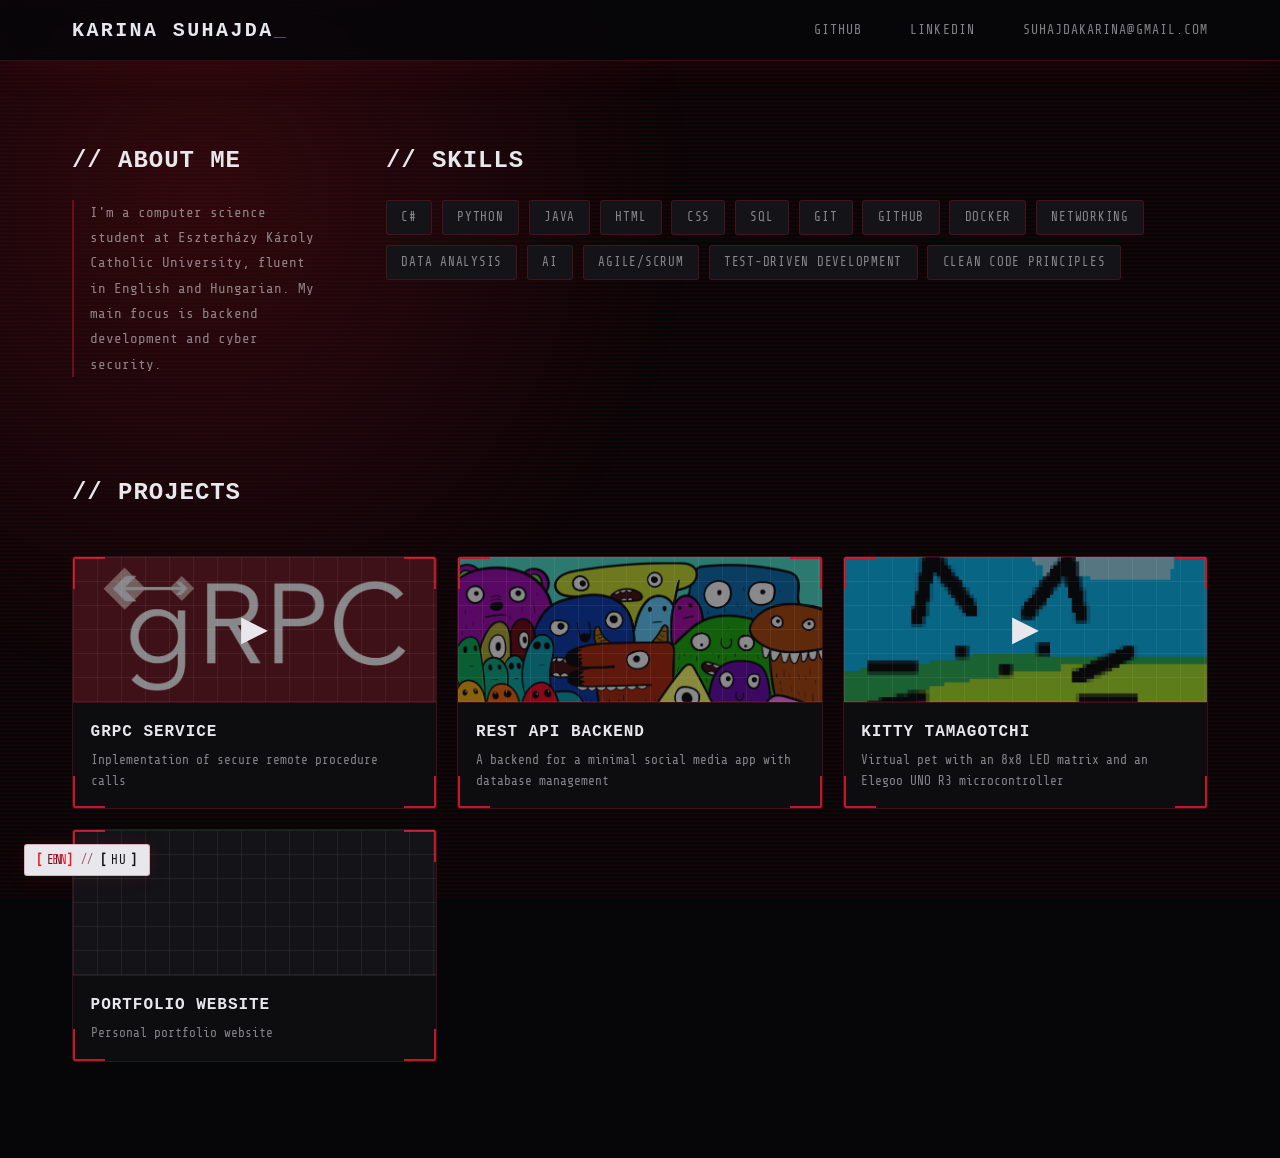
==== index.html @ bd856c54 "added new projects" ====
<!DOCTYPE html>
<html lang="en">
<head>
    <meta charset="UTF-8" />
    <meta name="viewport" content="width=device-width, initial-scale=1.0" />
    <title data-en="Karina Suhajda" data-hu="Suhajda Karina"></title>
    <link rel="stylesheet" href="styles.css" />
</head>
<body>
    <header>
        <nav class="navbar">
            <div class="logo" data-en="Karina Suhajda" data-hu="Suhajda Karina"></div>
            <ul class="contacts_list">
                <li><a href="https://github.com/SlyFoxAhri" target="_blank">Github</a></li>
                <li><a href="https://hu.linkedin.com/in/karina-suhajda-182501295" target="_blank">LinkedIn</a></li>
                <li><a href="mailto:suhajdakarina@gmail.com">suhajdakarina@gmail.com</a></li>
            </ul>
            <div class="burger" id="burger">
                <span></span><span></span><span></span>
            </div>
        </nav>
    </header>


<div class="lang-hybrid" id="lang-selector">
    <button class="hybrid-btn active" data-lang="en">
        <span class="br">[</span><span class="val">EN</span><span class="br">]</span>
        <span class="glitch-layer">EN</span>
    </button>
    <span class="hybrid-sep">//</span>
    <button class="hybrid-btn" data-lang="hu">
        <span class="br">[</span><span class="val">HU</span><span class="br">]</span>
            <span class="glitch-layer">HU</span>
    </button>
</div>



</div>

    <section id="about" class="about_section">
        <div class="about_inner">

            <div class="about_text">
                <h1 data-en="// About me" data-hu="// Rólam"></h1>
                <p data-en="I'm a computer science student at Eszterházy Károly Catholic University,
                    fluent in English and Hungarian. My main focus is backend development
                    and cyber security." 
                    data-hu="Programtervező informatikus szakon tanulok az Eszterházy Károly Katolikus Egyetemen, folyékonyan beszélek angolul és magyarul. A fő érdeklődési területem a backend development és a kiberbiztonság. ">
                </p>
            </div>

            <div class="skills_block">
                <h1 data-en="// Skills" data-hu="// Készségek"></h1>
                <div class="skills-grid">
                    <div class="skill-card" >C#</div>
                    <div class="skill-card">Python</div>
                    <div class="skill-card">Java</div>
                    <div class="skill-card">HTML</div>
                    <div class="skill-card">CSS</div>
                    <div class="skill-card">SQL</div>
                    <div class="skill-card">Git</div>
                    <div class="skill-card">GitHub</div>
                    <div class="skill-card">Docker</div>
                    <div class="skill-card" data-en="Networking" data-hu="Hálózati ismeretek"></div>
                    <div class="skill-card" data-en="Data Analysis" data-hu="Adatelemzés"></div>
                    <div class="skill-card" data-en="AI" data-hu="MI"></div>
                    <div class="skill-card">Agile/Scrum</div>
                    <div class="skill-card" data-en="Test-Driven Development" data-hu="Tesztvezérelt fejlesztés"></div>
                    <div class="skill-card" data-en="Clean Code principles" data-hu="Clean Code elvek"></div>
                </div>
            </div>

        </div>
    </section>

    <section id="projects" class="project_section">
        <h1 data-en="// Projects" data-hu="// Projektek"></h1>
        <div class="projects-grid">

            <div class="project-card" data-project="0">
                <div class="project-card-thumb">
                    <img src="pictures/grpc.jpg" alt="gRPC" height="130%" width="100%"/>
                    <span class="play-icon">▶</span>
                </div>
                <div class="project-card-info">
                    <h2 data-en="gRPC Service" data-hu="gRPC Szolgáltatás"></h2>
                    <p data-en="Inplementation of secure remote procedure calls" data-hu="Biztonságos remote procedure call-ok implementálása"></p>
                </div>
            </div>

            <!--
            <div class="project-card" data-project="1">
                <div class="project-card-thumb">
                    <span class="play-icon">▶</span>
                </div>
                <div class="project-card-info">
                    <h2 data-en="Retro Console" data-hu="Retró Konzol"></h2>
                    <p data-en="A retro futuristic command console" data-hu="Egy retro futurisztikus kommand konzol"></p>
                </div>
            </div>
        -->

            <div class="project-card" data-project="1">
                <div class="project-card-thumb">
                    <img src="pictures/charachters.jpg" alt="Kitty tamagotchi" height="130%" width="100%"/>
                    <span class="play-icon"></span>
                </div>
                <div class="project-card-info">
                    <h2 data-en="REST API backend" data-hu="REST API backend"></h2>
                    <p data-en="A backend for a minimal social media app with database management" data-hu="Egy minimális közösségi média alkalmazás backendje adatbázis-kezeléssel"></p>
                </div>
            </div>

            <div class="project-card" data-project="2">
                <div class="project-card-thumb">
                    <img src="pictures/kitty.png" alt="Kitty tamagotchi" height="130%" width="100%"/>
                    <span class="play-icon">▶</span>
                </div>
                <div class="project-card-info">
                    <h2 data-en="Kitty tamagotchi" data-hu="Cica tamagotchi"></h2>
                    <p data-en="Virtual pet with an 8x8 LED matrix and an Elegoo UNO R3 microcontroller" data-hu="Virtuális kisállat 8x8 LED mátrixszal és egy Elegoo UNO R3 mikrokontrollerrel"></p>
                </div>
            </div>

            <div class="project-card" data-project="3">
                <div class="project-card-thumb">
                    <span class="play-icon"></span>
                </div>
                <div class="project-card-info">
                    <h2 data-en="Portfolio website" data-hu="Portfólió weboldal"></h2>
                    <p data-en="Personal portfolio website" data-hu="Személyes portfólió weboldal"></p>
                </div>
            </div>

        </div>
    </section>

    <div id="projectModal" class="project-modal" role="dialog" aria-modal="true" aria-labelledby="modalTitle">
        <div class="project-modal-backdrop"></div>
        <div class="project-modal-box">

            <button class="modal-close" id="modalClose" aria-label="Close">&times;</button>

            <div class="modal-video-wrap">
                <video id="modalVideo" autoplay muted loop playsinline>
                    <source id="modalVideoSrc" src="" type="video/mp4" />
                    Your browser does not support the video tag.
                </video>
                <div class="video-placeholder" id="videoPlaceholder">
                    <span></span>
                </div>
            </div>

            <div class="modal-description">
                <h2 id="modalTitle" class="modal-title"></h2>

                <div class="modal-modules">
                    <div class="modal-module">
                        <h3 class="module-label">Overview</h3>
                        <p id="modalOverview" class="module-text"></p>
                    </div>
                    <div class="modal-module">
                        <h3 class="module-label">Tech Stack</h3>
                        <div id="modalTechStack" class="tech-tags"></div>
                    </div>
                    <div class="modal-module">
                        <h3 class="module-label">Highlights</h3>
                        <ul id="modalHighlights" class="highlights-list"></ul>
                    </div>
                    <div class="modal-module">
                        <h3 class="module-label">Links</h3>
                        <div id="modalLinks" class="modal-links"></div>
                    </div>
                </div>
            </div>

        </div>
    </div>

    <script src="main.js"></script>

</body>
</html>
---- styles.css ----
@import url('https://fonts.googleapis.com/css2?family=Share+Tech+Mono&family=Rajdhani:wght@400;500;600;700&display=swap');

:root {
    --black:        #060608;
    --surface:      #0d0d10;
    --surface-2:    #131318;
    --surface-3:    #1a1a22;
    --red:          #c0182a;
    --red-bright:   #e8192d;
    --red-dim:      #6b0e18;
    --red-glow:     rgba(192, 24, 42, 0.35);
    --red-glow-sm:  rgba(192, 24, 42, 0.15);
    --white:        #e8e8ec;
    --white-dim:    rgba(232, 232, 236, 0.55);
    --border:       rgba(192, 24, 42, 0.28);
    --border-dim:   rgba(255, 255, 255, 0.06);
    --font-mono:    'Share Tech Mono', monospace;
    --font-head:    'Curier New', monospace;
}

*, *::before, *::after {
    box-sizing: border-box;
    margin: 0;
    padding: 0;
}

html { scroll-behavior: smooth; }


body {
    background-color: var(--black);
    color: var(--white);
    font-family: var(--font-mono);
    font-size: 15px;
    line-height: 1.65;
    cursor: crosshair;
    overflow-x: hidden;
}

body::before {
    content: '';
    position: fixed;
    inset: 0;
    pointer-events: none;
    z-index: 0;
    background: repeating-linear-gradient(
        0deg,
        transparent,
        transparent 2px,
        rgba(121, 0, 0, 0.205) 2px,
        rgba(51, 0, 0, 0.06) 4px
    );
}


/* Ambient red corner glow */
body::after {
    content: '';
    position: fixed;
    top: -300px;
    left: -300px;
    width: 1000px;
    height: 1000px;
    background: radial-gradient(circle, rgba(192, 24, 42, 0.2) 0%, transparent 70%);
    pointer-events: none;
    z-index: 0;
}

a {
    color: var(--red-bright);
    text-decoration: none;
    transition: color 0.2s;
}
a:hover { color: var(--white); }

h1, h2, h3 {
    font-family: var(--font-head);
    font-weight: 700;
    letter-spacing: 0.04em;
    text-transform: uppercase;
}

h1 {
    font-size: 1.5rem;
    color: var(--white);
    position: relative;
    display: inline-block;
    margin-bottom: 1.2rem;
}


/* NAVBAR */
header {
    position: sticky;
    top: 0;
    z-index: 50;
    background: rgba(6, 6, 8, 0.88);
    backdrop-filter: blur(10px);
    border-bottom: 1px solid var(--border);
    box-shadow: 0 1px 40px rgba(192, 24, 42, 0.12);
}

.navbar {
    display: flex;
    align-items: center;
    justify-content: space-between;
    max-width: 1200px;
    margin: 0 auto;
    padding: 0 2rem;
    height: 60px;
}

.logo {
    font-family: var(--font-head);
    font-size: 1.25rem;
    font-weight: 700;
    letter-spacing: 0.12em;
    text-transform: uppercase;
    color: var(--white);
}

/*Blinking cursor after logo*/
.logo::after {
    content: '_';
    color: var(--red-bright);
    animation: blink 1.1s step-end infinite;
}

@keyframes blink {
    0%, 100% { opacity: 1; }
    50%       { opacity: 0; }
}

/* Horizontal nav links */
.contacts_list {
    list-style: none;
    display: flex;
    flex-direction: row;
    align-items: center;
    gap: 2rem;
    padding: 0;
    margin: 0;
}

.contacts_list li a {
    font-family: var(--font-mono);
    font-size: 0.82rem;
    letter-spacing: 0.08em;
    color: var(--white-dim);
    text-transform: uppercase;
    padding-bottom: 2px;
    transition: color 0.2s;
}

.contacts_list li a::before {
    content: '> ';
    color: var(--red);
    opacity: 0;
    transition: opacity 0.2s;
}

.contacts_list li a:hover { color: var(--white); }
.contacts_list li a:hover::before { opacity: 1; }

/* Burger button (mobile) */
.burger {
    display: none;
    flex-direction: column;
    gap: 5px;
    cursor: pointer;
}

.burger span {
    display: block;
    width: 24px;
    height: 2px;
    background: var(--red-bright);
    border-radius: 2px;
    transition: transform 0.25s;
}

/* ABOUT SECTION */
.about_section {
    position: relative;
    z-index: 1;
    max-width: 1200px;
    margin: 0 auto;
    padding: 5rem 2rem 4rem;
    animation: fadeUp 0.6s ease both;
}

@keyframes fadeUp {
    from { opacity: 0; transform: translateY(24px); }
    to   { opacity: 1; transform: translateY(0); }
}


.lang-hybrid {
    position: fixed;
    bottom: 1.5rem;
    left: 1.5rem;
    z-index: 400;
    display: flex;
    align-items: center;
    gap: 0.45rem;
    background: var(--white);
    border: 1px solid var(--border);
    border-radius: 3px;
    padding: 0.35rem 0.7rem;
    box-shadow: 0 0 20px var(--red-glow-sm);
}

.hybrid-btn {
    background: none;
    border: none;
    cursor: pointer;
    font-family: var(--font-mono);
    font-size: 0.78rem;
    letter-spacing: 0.1em;
    color: var(--surface-2);
    padding: 0;
    position: relative;
    display: flex;
    align-items: center;
    gap: 0;
    transition: color 0.15s;
}

/* Brackets */
.hybrid-btn .br {
    font-weight:bolder;
    color: var(--surface-2);
    transition: color 0.2s;
    font-size: 0.8rem;
}

/* Language code */
.hybrid-btn .val {
    color: var(--surface-2);
    transition: color 0.2s;
    padding: 0 0.15rem;
}

/* Active state */
.hybrid-btn.active .br  { color: var(--red-bright); }
.hybrid-btn.active .val { color: var(--red-dim); }

/* Hover (inactive only) */
.hybrid-btn:not(.active):hover .br  { color: var(--red); }
.hybrid-btn:not(.active):hover .val { color: var(--surface-2); }

/* Glitch overlay — only fires on active button */
.glitch-layer {
    display: none;
}

.hybrid-btn.active .glitch-layer {
    display: block;
    position: absolute;
    inset: 0;
    padding-left: 0.6rem;
    font-family: var(--font-mono);
    font-size: 0.78rem;
    letter-spacing: 0.1em;
    color: var(--red-bright);
    pointer-events: none;
    animation: glitch-clip 3.5s steps(1) infinite;
    white-space: nowrap;
}

@keyframes glitch-clip {
    0%,88%,100% { clip-path: inset(100% 0 0 0); transform: none;            opacity: 0; }
    89%          { clip-path: inset(0 0 65% 0);   transform: translateX(-2px); opacity: 1; }
    91%          { clip-path: inset(35% 0 25% 0);  transform: translateX(2px);  opacity: 1; }
    93%          { clip-path: inset(15% 0 55% 0);  transform: none;             opacity: 1; }
    95%          { clip-path: inset(60% 0 10% 0);  transform: translateX(-1px); opacity: 1; }
    97%          { clip-path: inset(5% 0 75% 0);   transform: translateX(1px);  opacity: 1; }
}

/* Separator between EN and HU */
.hybrid-sep {
    color: var(--red-dim);
    font-size: 0.7rem;
    letter-spacing: 0;
    opacity: 0.7;
}


.about_inner {
    display: flex;
    gap: 4rem;
    width: 100%;
}

.about_text  { flex: 0 0 22%; }
.skills_block { flex: 1; }

.about_text p {
    color: var(--white-dim);
    font-size: 0.88rem;
    line-height: 1.8;
    border-left: 2px solid var(--red-dim);
    padding-left: 1rem;
}

/* SKILLS GRID */
.skills-grid {
    display: flex;
    flex-wrap: wrap;
    gap: 0.6rem;
}

.skill-card {
    font-family: var(--font-mono);
    font-size: 0.78rem;
    letter-spacing: 0.06em;
    text-transform: uppercase;
    padding: 0.4rem 0.9rem;
    border: 1px solid var(--border);
    border-radius: 3px;
    background: var(--surface-2);
    color: var(--white-dim);
    position: relative;
    overflow: hidden;
    transition: color 0.2s, border-color 0.2s, background 0.2s;
    cursor: default;
}

.skill-card::before {
    cursor: crosshair;
    content: '';
    position: absolute;
    inset: 0;
    background: linear-gradient(135deg, var(--red) 0%, transparent 100%);
    opacity: 0;
    transition: opacity 0.25s;
}

.skill-card:hover {
    color: var(--white);
    border-color: var(--red-bright);
    background: var(--surface-3);
}
.skill-card:hover::before { opacity: 0.12; }

/* PROJECTS SECTION */
.project_section {
    position: relative;
    z-index: 1;
    max-width: 1200px;
    margin: 0 auto;
    padding: 2rem 2rem 6rem;
    animation: fadeUp 0.6s 0.15s ease both;
}


.projects-grid {
    display: grid;
    grid-template-columns: repeat(auto-fill, minmax(280px, 1fr));
    gap: 1.25rem;
    margin-top: 1.5rem;
}

/* PROJECT CARDS */
.project-card {
    background: var(--surface);
    border: 1px solid var(--border);
    border-radius: 4px;
    overflow: hidden;
    cursor: pointer;
    position: relative;
    transition: transform 0.2s ease, border-color 0.2s, box-shadow 0.2s;
}

.project-card::after {
    content: '';
    position: absolute;
    inset: 0;
    pointer-events: none;

    background:
        /* top-left: horizontal + vertical */
        linear-gradient(var(--red) 0 0) 0 0 / 32px 2px no-repeat,
        linear-gradient(var(--red) 0 0) 0 0 / 2px 32px no-repeat,

        /* top-right */
        linear-gradient(var(--red) 0 0) 100% 0 / 32px 2px no-repeat,
        linear-gradient(var(--red) 0 0) 100% 0 / 2px 32px no-repeat,

        /* bottom-left */
        linear-gradient(var(--red) 0 0) 0 100% / 32px 2px no-repeat,
        linear-gradient(var(--red) 0 0) 0 100% / 2px 32px no-repeat,

        /* bottom-right */
        linear-gradient(var(--red) 0 0) 100% 100% / 32px 2px no-repeat,
        linear-gradient(var(--red) 0 0) 100% 100% / 2px 32px no-repeat;
}

.project-card:hover {
    transform: scale(1.05,1.05);
    box-shadow: 0 8px 40px var(--red-glow);
}

.project-card:hover::after { opacity: 1; }

.project-card-thumb {
    background: var(--surface-2);
    height: 145px;
    display: flex;
    align-items: center;
    justify-content: center;
    position: relative;
    overflow: hidden;
}

/* Dot-grid pattern on thumbnail */
.project-card-thumb::before {
    content: '';
    position: absolute;
    inset: 0;
    background-image:
        linear-gradient(var(--border-dim) 1px, transparent 1px),
        linear-gradient(90deg, var(--border-dim) 1px, transparent 1px);
    background-size: 24px 24px;
    z-index: 10;
}

/* Top-left corner accent bracket */
/*
.project-card-thumb::after {
    content: '';
    position: absolute;
    top: 0;
    left: 0;
    width: 32px;
    height: 32px;
    border-top: 2px solid var(--red);
    border-left: 2px solid var(--red);
}*/

.project-card-thumb img {
    position: absolute;
    inset: 0;
    width: 100%;
    height: 100%;
    object-fit: cover;
    opacity: 0.5;
}

.play-icon {
    font-size: 2.2rem;
    color: var(--white);
    position: relative;
    z-index: 3;
    transition: color 0.2s, text-shadow 0.2s;
}
.project-card:hover .play-icon {
    color: var(--red-bright);
    text-shadow: 0 0 16px var(--red-glow);
}

.project-card-info {
    padding: 1rem 1.1rem;
    border-top: 1px solid var(--border);
}
.project-card-info h2 {
    font-size: 1rem;
    color: var(--white);
    margin-bottom: 0.3rem;
    letter-spacing: 0.06em;
}
.project-card-info p {
    font-size: 0.8rem;
    color: var(--white-dim);
    font-family: var(--font-mono);
}

/* ─────────────────────────────────────────────────────────────
   PROJECT MODAL
───────────────────────────────────────────────────────── */
.project-modal {
    display: none;
    position: fixed;
    inset: 0;
    z-index: 1000;
    align-items: center;
    justify-content: center;
}
.project-modal.active { display: flex; }

.project-modal-backdrop {
    position: absolute;
    inset: 0;
    background: rgba(4, 2, 2, 0.85);
    backdrop-filter: blur(6px);
}

.project-modal-box {
    position: relative;
    z-index: 1;
    background: var(--surface);
    border: 1px solid var(--red);
    border-radius: 4px;
    width: min(92vw, 880px);
    max-height: 90vh;
    overflow-y: auto;
    display: flex;
    flex-direction: column;
    box-shadow: 0 0 80px var(--red-glow), 0 24px 80px rgba(0, 0, 0, 0.8);
    animation: modalIn 0.28s cubic-bezier(0.16, 1, 0.3, 1) both;
}

/* Corner bracket decorations on modal box */
.project-modal-box::before,
.project-modal-box::after {
    content: '';
    position: absolute;
    width: 20px;
    height: 20px;
    pointer-events: none;
    z-index: 3;
}
.project-modal-box::before {
    top: -1px;
    right: -1px;
    border-top: 2px solid var(--red-bright);
    border-right: 2px solid var(--red-bright);
}
.project-modal-box::after {
    bottom: -1px;
    left: -1px;
    border-bottom: 2px solid var(--red-bright);
    border-left: 2px solid var(--red-bright);
}

@keyframes modalIn {
    from { opacity: 0; transform: scale(0.94) translateY(20px); }
    to   { opacity: 1; transform: scale(1) translateY(0); }
}

/* Close button */
.modal-close {
    position: absolute;
    top: 12px;
    right: 16px;
    background: none;
    border: 1px solid var(--border);
    color: var(--white-dim);
    font-size: 1.1rem;
    width: 32px;
    height: 32px;
    border-radius: 2px;
    cursor: crosshair;
    z-index: 4;
    display: flex;
    align-items: center;
    justify-content: center;
    font-family: var(--font-mono);
    transition: border-color 0.15s, color 0.15s, background 0.15s;
}
.modal-close:hover {
    border-color: var(--red-bright);
    color: var(--red-bright);
    background: var(--red-glow-sm);
}

/* ── Modal Video ───────────────────────────────────────── */
.modal-video-wrap {
    width: 100%;
    aspect-ratio: 16 / 9;
    background: #000;
    border-radius: 4px 4px 0 0;
    overflow: hidden;
    flex-shrink: 0;
    position: relative;
}

.modal-video-wrap video {
    width: 100%;
    height: 100%;
    object-fit: cover;
    display: block;
}

.video-placeholder {
    width: 100%;
    height: 100%;
    display: flex;
    align-items: center;
    justify-content: center;
    color: var(--red-dim);
    font-size: 1.1rem;
    letter-spacing: 0.15em;
    font-family: var(--font-mono);
    background: repeating-linear-gradient(
        135deg,
        var(--surface)   0px,  var(--surface)   10px,
        var(--surface-2) 10px, var(--surface-2) 20px
    );
    position: relative;
}

/* Scanlines on placeholder */
.video-placeholder::before {
    content: '';
    position: absolute;
    inset: 0;
    background: repeating-linear-gradient(
        0deg,
        transparent,
        transparent 3px,
        rgba(0, 0, 0, 0.15) 3px,
        rgba(0, 0, 0, 0.15) 4px
    );
    pointer-events: none;
}

/* ── Modal Description ─────────────────────────────────── */
.modal-description {
    padding: 1.75rem 2rem 2.25rem;
}

.modal-title {
    font-family: var(--font-head);
    font-size: 1.6rem;
    font-weight: 700;
    color: var(--white);
    letter-spacing: 0.06em;
    text-transform: uppercase;
    margin-bottom: 1.5rem;
    padding-left: 1rem;
    border-left: 3px solid var(--red-bright);
}

/* ── Modal Modules Grid ────────────────────────────────── */
.modal-modules {
    display: grid;
    grid-template-columns: 1fr 1fr;
    gap: 1rem;
}

/* Overview and Links span full width */
.modal-module:first-child {
    grid-column: 1 / -1; /* Spans both columns */
    margin-bottom: 20px;
}

/* Tech Stack - goes to left column */
.modal-module:nth-child(2) {
    grid-row: 2 / 3;
    grid-column: 1 / 2;
}

/* Highlights - spans full height on right */
.modal-module:nth-child(3) {
    grid-row: 2 / 4; /* Spans 2 rows */
    grid-column: 2 / 3;
}

/* Links - below Tech Stack on left */
.modal-module:nth-child(4) {
    grid-row: 3 / 4;
    grid-column: 1 / 2;
}

.modal-module {
    background: var(--surface-2);
    border: 1px solid var(--border-dim);
    border-radius: 3px;
    padding: 1rem 1.25rem;
    position: relative;
}

/* Small red corner pip per module */
.modal-module::before {
    content: '';
    position: absolute;
    top: -1px;
    left: -1px;
    width: 8px;
    height: 8px;
    background: var(--red);
    border-radius: 0 0 3px 0;
}

.module-label {
    font-family: var(--font-mono);
    font-size: 0.68rem;
    letter-spacing: 0.16em;
    text-transform: uppercase;
    color: var(--red);
    margin-bottom: 0.65rem;
    font-weight: 400;
}

.module-text {
    font-size: 0.88rem;
    color: var(--white-dim);
    line-height: 1.75;
    font-family: var(--font-mono);
}

/* Tech Stack tags */
.tech-tags {
    display: flex;
    flex-wrap: wrap;
    gap: 0.45rem;
}

.tech-tag {
    font-family: var(--font-mono);
    font-size: 0.75rem;
    padding: 0.22rem 0.65rem;
    border: 1px solid var(--red-dim);
    border-radius: 2px;
    background: rgba(192, 24, 42, 0.08);
    color: var(--red-bright);
    letter-spacing: 0.05em;
}

/* Highlights list */
.highlights-list {
    list-style: none;
    padding-left: 0;
    font-size: 0.86rem;
    color: var(--white-dim);
    font-family: var(--font-mono);
    line-height: 2;
}

.highlights-list li::before {
    content: '▸ ';
    color: var(--red);
}

/* Modal link buttons */
.modal-links {
    display: flex;
    gap: 0.75rem;
    flex-wrap: wrap;
}

.modal-link-btn {
    display: inline-block;
    padding: 0.5rem 1.4rem;
    border: 1px solid var(--red);
    border-radius: 3px;
    color: var(--red-bright);
    font-family: var(--font-mono);
    font-size: 0.82rem;
    letter-spacing: 0.1em;
    text-transform: uppercase;
    background: transparent;
    position: relative;
    overflow: hidden;
    transition: color 0.2s, box-shadow 0.2s;
}

/* Slide-in fill animation on hover */
.modal-link-btn::before {
    content: '';
    position: absolute;
    inset: 0;
    background: var(--red);
    transform: translateX(-100%);
    transition: transform 0.25s ease;
    z-index: 0;
}
.modal-link-btn:hover {
    color: var(--white);
    box-shadow: 0 0 18px var(--red-glow);
}
.modal-link-btn:hover::before { transform: translateX(0); }

/* Keep link text above the fill layer */
.modal-link-btn span { position: relative; z-index: 1; }

/* ─────────────────────────────────────────────────────────────
   CUSTOM SCROLLBAR
───────────────────────────────────────────────────────── */
::-webkit-scrollbar         { width: 6px; }
::-webkit-scrollbar-track   { background: var(--black); }
::-webkit-scrollbar-thumb   { background: var(--red-dim); border-radius: 3px; }
::-webkit-scrollbar-thumb:hover { background: var(--red); }

/* ─────────────────────────────────────────────────────────────
   RESPONSIVE
───────────────────────────────────────────────────────── */
@media (max-width: 768px) {
    .about_inner     { flex-direction: column; gap: 2rem; }
    .about_text      { flex: none; }
    .modal-modules   { grid-template-columns: 1fr; }
    .modal-module:first-child,
    .modal-module:last-child { grid-column: auto; }

    /* Hide horizontal links, show burger */
    .contacts_list { display: none; }
    .burger        { display: flex; }

    /* Mobile nav dropdown */
    .contacts_list.open {
        display: flex;
        flex-direction: column;
        position: absolute;
        top: 60px;
        right: 0;
        background: var(--surface);
        border: 1px solid var(--border);
        border-radius: 0 0 4px 4px;
        padding: 1rem 1.5rem;
        gap: 1rem;
        z-index: 100;
    }
}

@media (max-width: 480px) {
    .navbar             { padding: 0 1rem; }
    .about_section,
    .project_section    { padding-left: 1rem; padding-right: 1rem; }
    .modal-description  { padding: 1.25rem; }
}
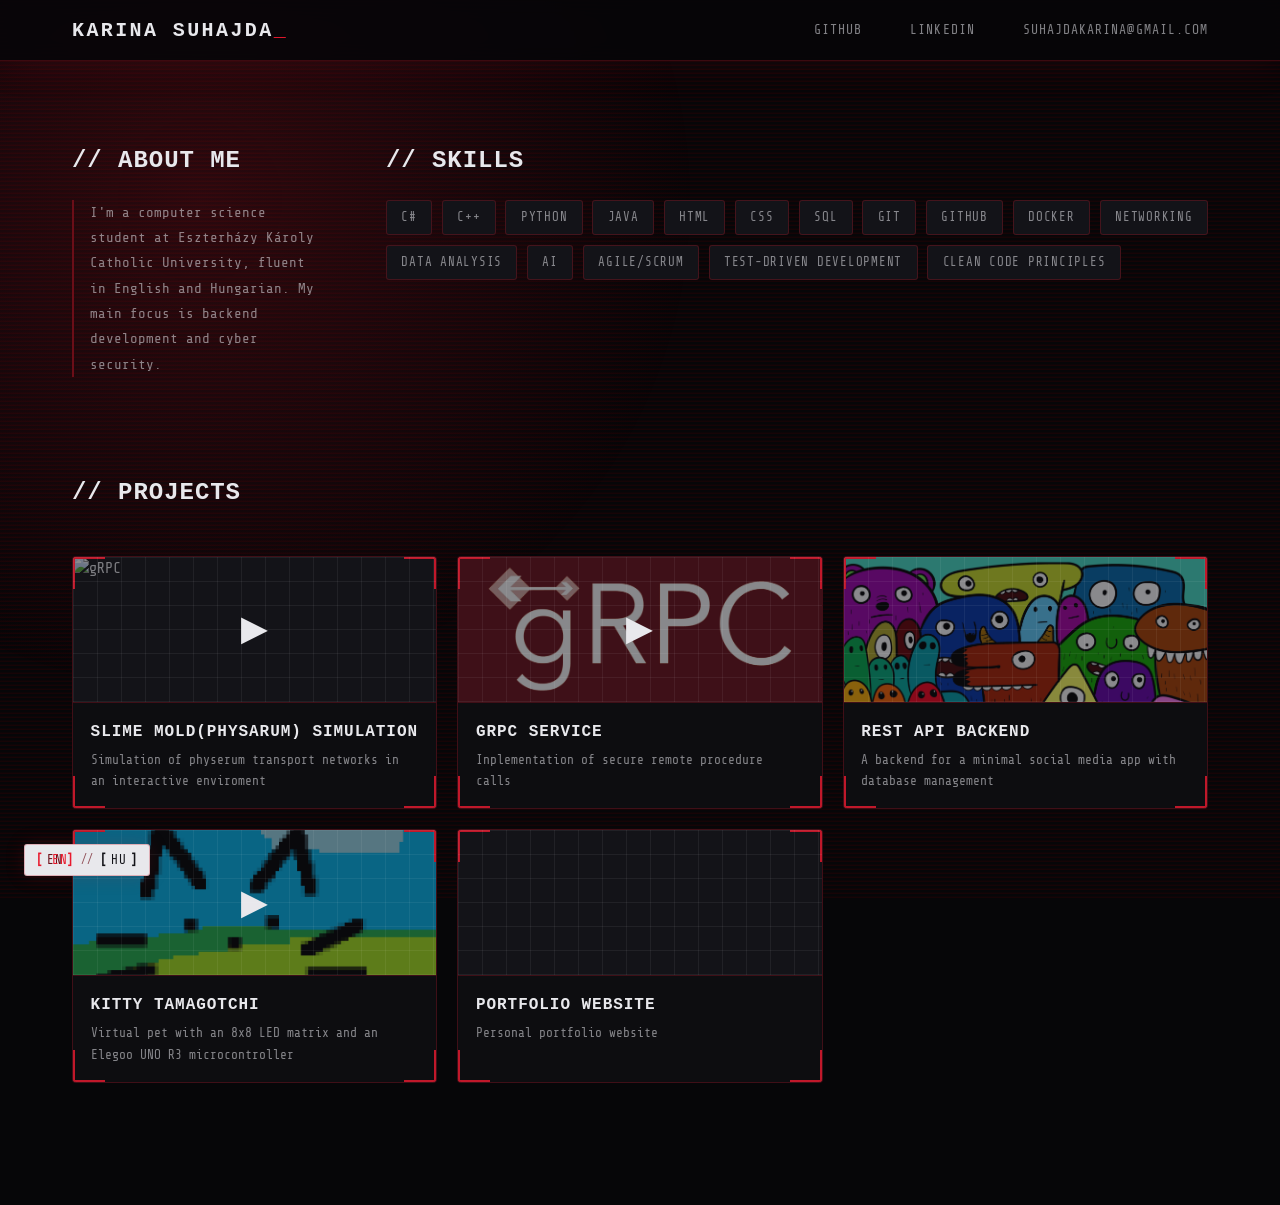
==== commit eae2fb62: "added new project to index and video" ====
--- a/index.html
+++ b/index.html
@@ -7,6 +7,8 @@
     <link rel="stylesheet" href="styles.css" />
 </head>
 <body>
+    <meta name="description" lang="en" content="Hi my name is Karina Suhajda and I'm a student at Eszterházy Károly Catholic University">
+    <meta name="description" lang="hu" content="Hi my name is Suhadja Karina and I'm a student at Eszterházy Károly Catholic University">
     <header>
         <nav class="navbar">
             <div class="logo" data-en="Karina Suhajda" data-hu="Suhajda Karina"></div>
@@ -54,6 +56,7 @@
                 <h1 data-en="// Skills" data-hu="// Készségek"></h1>
                 <div class="skills-grid">
                     <div class="skill-card" >C#</div>
+                    <div class="skill-card" >C++</div>
                     <div class="skill-card">Python</div>
                     <div class="skill-card">Java</div>
                     <div class="skill-card">HTML</div>
@@ -64,7 +67,7 @@
                     <div class="skill-card">Docker</div>
                     <div class="skill-card" data-en="Networking" data-hu="Hálózati ismeretek"></div>
                     <div class="skill-card" data-en="Data Analysis" data-hu="Adatelemzés"></div>
-                    <div class="skill-card" data-en="AI" data-hu="MI"></div>
+                    <div class="skill-card">AI</div>
                     <div class="skill-card">Agile/Scrum</div>
                     <div class="skill-card" data-en="Test-Driven Development" data-hu="Tesztvezérelt fejlesztés"></div>
                     <div class="skill-card" data-en="Clean Code principles" data-hu="Clean Code elvek"></div>
@@ -80,6 +83,17 @@
 
             <div class="project-card" data-project="0">
                 <div class="project-card-thumb">
+                    <img src="pictures/slimeMold.jpg" alt="gRPC" height="130%" width="100%"/>
+                    <span class="play-icon">▶</span>
+                </div>
+                <div class="project-card-info">
+                    <h2 data-en="Slime mold(Physarum) simulation" data-hu="Nyálkagomba(Physarum) szimuláció"></h2>
+                    <p data-en="Simulation of physerum transport networks in an interactive enviroment" data-hu="A physerum szállítási hálózatainak szimulációja interaktív környezetben"></p>
+                </div>
+            </div>
+
+            <div class="project-card" data-project="0">
+                <div class="project-card-thumb">
                     <img src="pictures/grpc.jpg" alt="gRPC" height="130%" width="100%"/>
                     <span class="play-icon">▶</span>
                 </div>
@@ -88,18 +102,6 @@
                     <p data-en="Inplementation of secure remote procedure calls" data-hu="Biztonságos remote procedure call-ok implementálása"></p>
                 </div>
             </div>
-
-            <!--
-            <div class="project-card" data-project="1">
-                <div class="project-card-thumb">
-                    <span class="play-icon">▶</span>
-                </div>
-                <div class="project-card-info">
-                    <h2 data-en="Retro Console" data-hu="Retró Konzol"></h2>
-                    <p data-en="A retro futuristic command console" data-hu="Egy retro futurisztikus kommand konzol"></p>
-                </div>
-            </div>
-        -->
 
             <div class="project-card" data-project="1">
                 <div class="project-card-thumb">
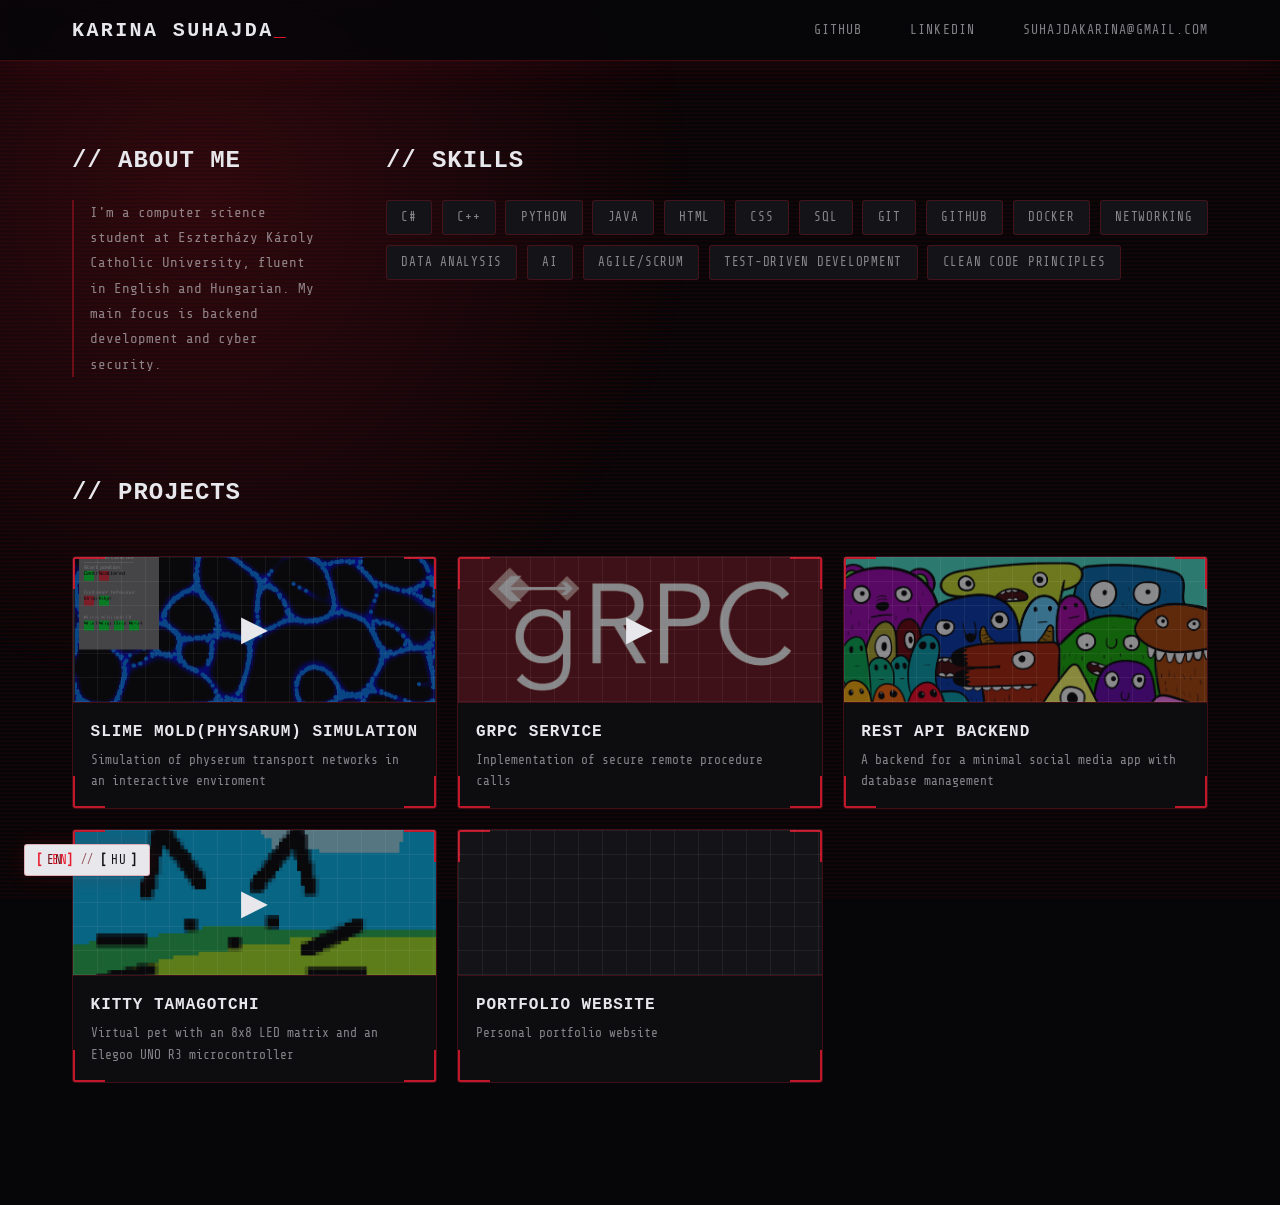
==== commit 17f71941: "new project inside js" ====
--- a/index.html
+++ b/index.html
@@ -83,7 +83,7 @@
 
             <div class="project-card" data-project="0">
                 <div class="project-card-thumb">
-                    <img src="pictures/slimeMold.jpg" alt="gRPC" height="130%" width="100%"/>
+                    <img src="pictures/slimeMold.png" alt="Slime mold simulation" height="130%" width="100%"/>
                     <span class="play-icon">▶</span>
                 </div>
                 <div class="project-card-info">
@@ -92,9 +92,9 @@
                 </div>
             </div>
 
-            <div class="project-card" data-project="0">
+            <div class="project-card" data-project="1">
                 <div class="project-card-thumb">
-                    <img src="pictures/grpc.jpg" alt="gRPC" height="130%" width="100%"/>
+                    <img src="pictures/grpc.jpg" alt="gRPC text with red background" height="130%" width="100%"/>
                     <span class="play-icon">▶</span>
                 </div>
                 <div class="project-card-info">
@@ -103,9 +103,9 @@
                 </div>
             </div>
 
-            <div class="project-card" data-project="1">
+            <div class="project-card" data-project="2">
                 <div class="project-card-thumb">
-                    <img src="pictures/charachters.jpg" alt="Kitty tamagotchi" height="130%" width="100%"/>
+                    <img src="pictures/charachters.jpg" alt="Collection of drawn colorful fictional charachters" height="130%" width="100%"/>
                     <span class="play-icon"></span>
                 </div>
                 <div class="project-card-info">
@@ -114,9 +114,9 @@
                 </div>
             </div>
 
-            <div class="project-card" data-project="2">
+            <div class="project-card" data-project="3">
                 <div class="project-card-thumb">
-                    <img src="pictures/kitty.png" alt="Kitty tamagotchi" height="130%" width="100%"/>
+                    <img src="pictures/kitty.png" alt="Pixel drawing of simplified cat face with" height="130%" width="100%"/>
                     <span class="play-icon">▶</span>
                 </div>
                 <div class="project-card-info">
@@ -125,7 +125,7 @@
                 </div>
             </div>
 
-            <div class="project-card" data-project="3">
+            <div class="project-card" data-project="4">
                 <div class="project-card-thumb">
                     <span class="play-icon"></span>
                 </div>
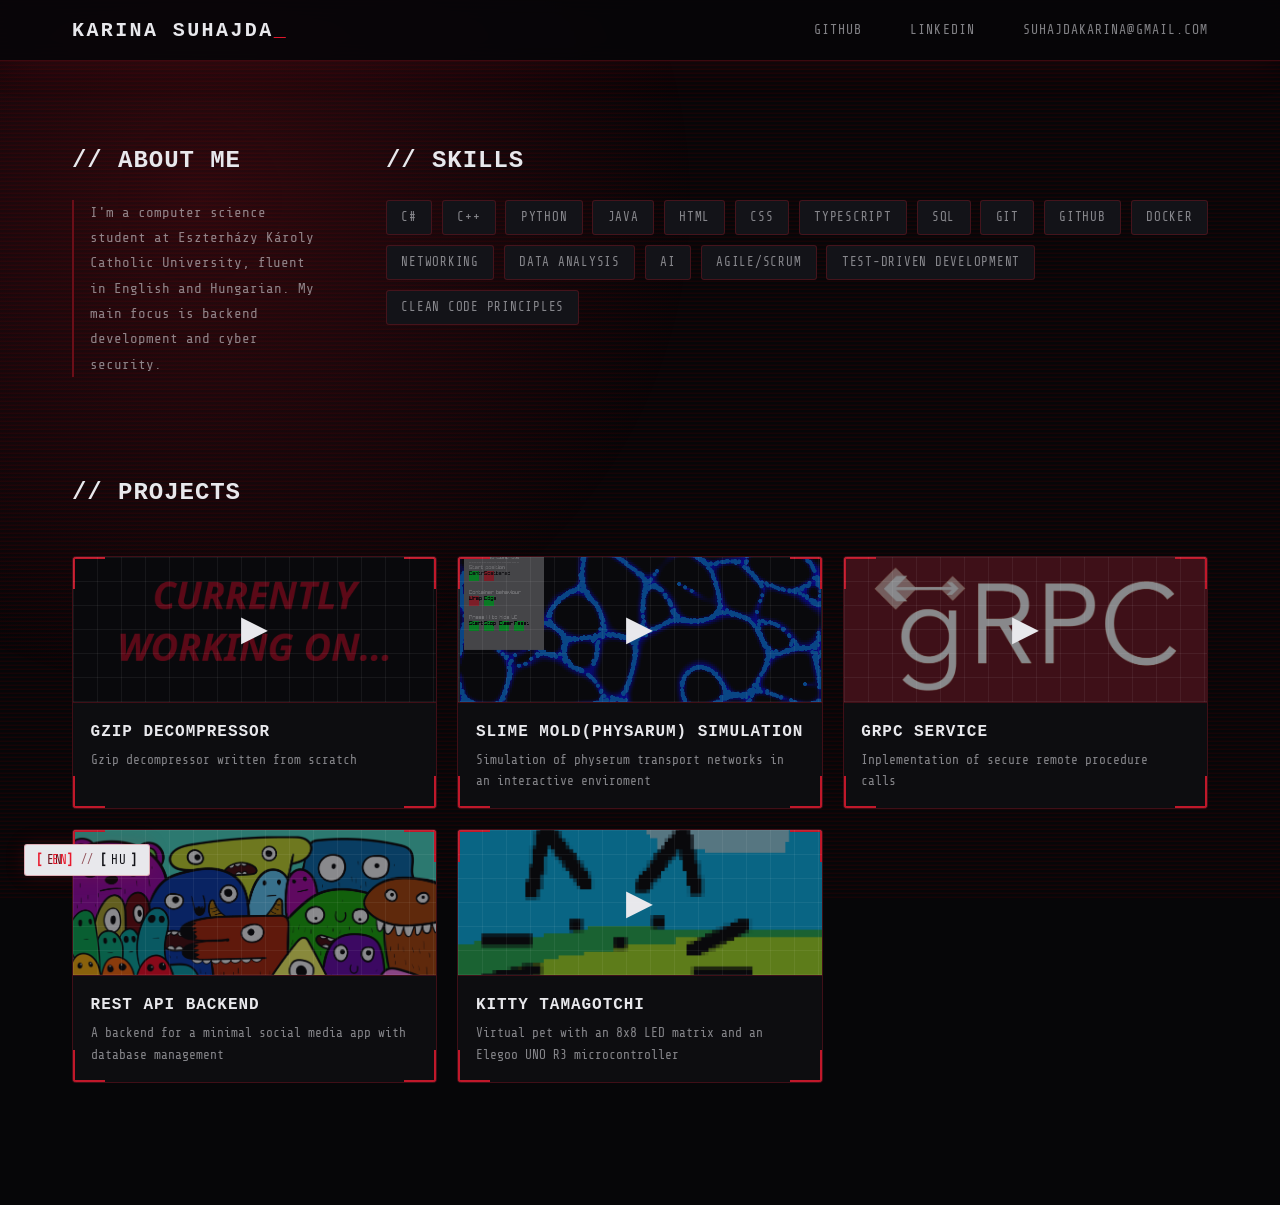
==== commit 16f63fc2: "added current project gzipper" ====
--- a/index.html
+++ b/index.html
@@ -55,12 +55,13 @@
             <div class="skills_block">
                 <h1 data-en="// Skills" data-hu="// Készségek"></h1>
                 <div class="skills-grid">
-                    <div class="skill-card" >C#</div>
-                    <div class="skill-card" >C++</div>
+                    <div class="skill-card">C#</div>
+                    <div class="skill-card">C++</div>
                     <div class="skill-card">Python</div>
                     <div class="skill-card">Java</div>
                     <div class="skill-card">HTML</div>
                     <div class="skill-card">CSS</div>
+                    <div class="skill-card">TypeScript</div>
                     <div class="skill-card">SQL</div>
                     <div class="skill-card">Git</div>
                     <div class="skill-card">GitHub</div>
@@ -81,7 +82,18 @@
         <h1 data-en="// Projects" data-hu="// Projektek"></h1>
         <div class="projects-grid">
 
-            <div class="project-card" data-project="0">
+            <div class="project-card" data-project="4">
+                <div class="project-card-thumb">
+                    <img src="pictures/current_project.png" alt="A text that reads &OpenCurlyDoubleQuote;currently working on&CloseCurlyDoubleQuote;CurlyDoubleQuote;" height="130%" width="100%"/>
+                    <span class="play-icon">▶</span>
+                </div>
+                <div class="project-card-info">
+                    <h2 data-en="Gzip decompressor" data-hu="Gzip kicsomagoló"></h2>
+                    <p data-en="Gzip decompressor written from scratch" data-hu="Teljesen saját fejlesztésű gzip-kicsomagoló"></p>
+                </div>
+            </div>
+
+            <div class="project-card" data-project="3">
                 <div class="project-card-thumb">
                     <img src="pictures/slimeMold.png" alt="Slime mold simulation" height="130%" width="100%"/>
                     <span class="play-icon">▶</span>
@@ -92,7 +104,7 @@
                 </div>
             </div>
 
-            <div class="project-card" data-project="1">
+            <div class="project-card" data-project="2">
                 <div class="project-card-thumb">
                     <img src="pictures/grpc.jpg" alt="gRPC text with red background" height="130%" width="100%"/>
                     <span class="play-icon">▶</span>
@@ -103,7 +115,7 @@
                 </div>
             </div>
 
-            <div class="project-card" data-project="2">
+            <div class="project-card" data-project="1">
                 <div class="project-card-thumb">
                     <img src="pictures/charachters.jpg" alt="Collection of drawn colorful fictional charachters" height="130%" width="100%"/>
                     <span class="play-icon"></span>
@@ -114,7 +126,7 @@
                 </div>
             </div>
 
-            <div class="project-card" data-project="3">
+            <div class="project-card" data-project="0">
                 <div class="project-card-thumb">
                     <img src="pictures/kitty.png" alt="Pixel drawing of simplified cat face with" height="130%" width="100%"/>
                     <span class="play-icon">▶</span>
@@ -124,7 +136,7 @@
                     <p data-en="Virtual pet with an 8x8 LED matrix and an Elegoo UNO R3 microcontroller" data-hu="Virtuális kisállat 8x8 LED mátrixszal és egy Elegoo UNO R3 mikrokontrollerrel"></p>
                 </div>
             </div>
-
+<!--
             <div class="project-card" data-project="4">
                 <div class="project-card-thumb">
                     <span class="play-icon"></span>
@@ -134,7 +146,7 @@
                     <p data-en="Personal portfolio website" data-hu="Személyes portfólió weboldal"></p>
                 </div>
             </div>
-
+-->
         </div>
     </section>
 
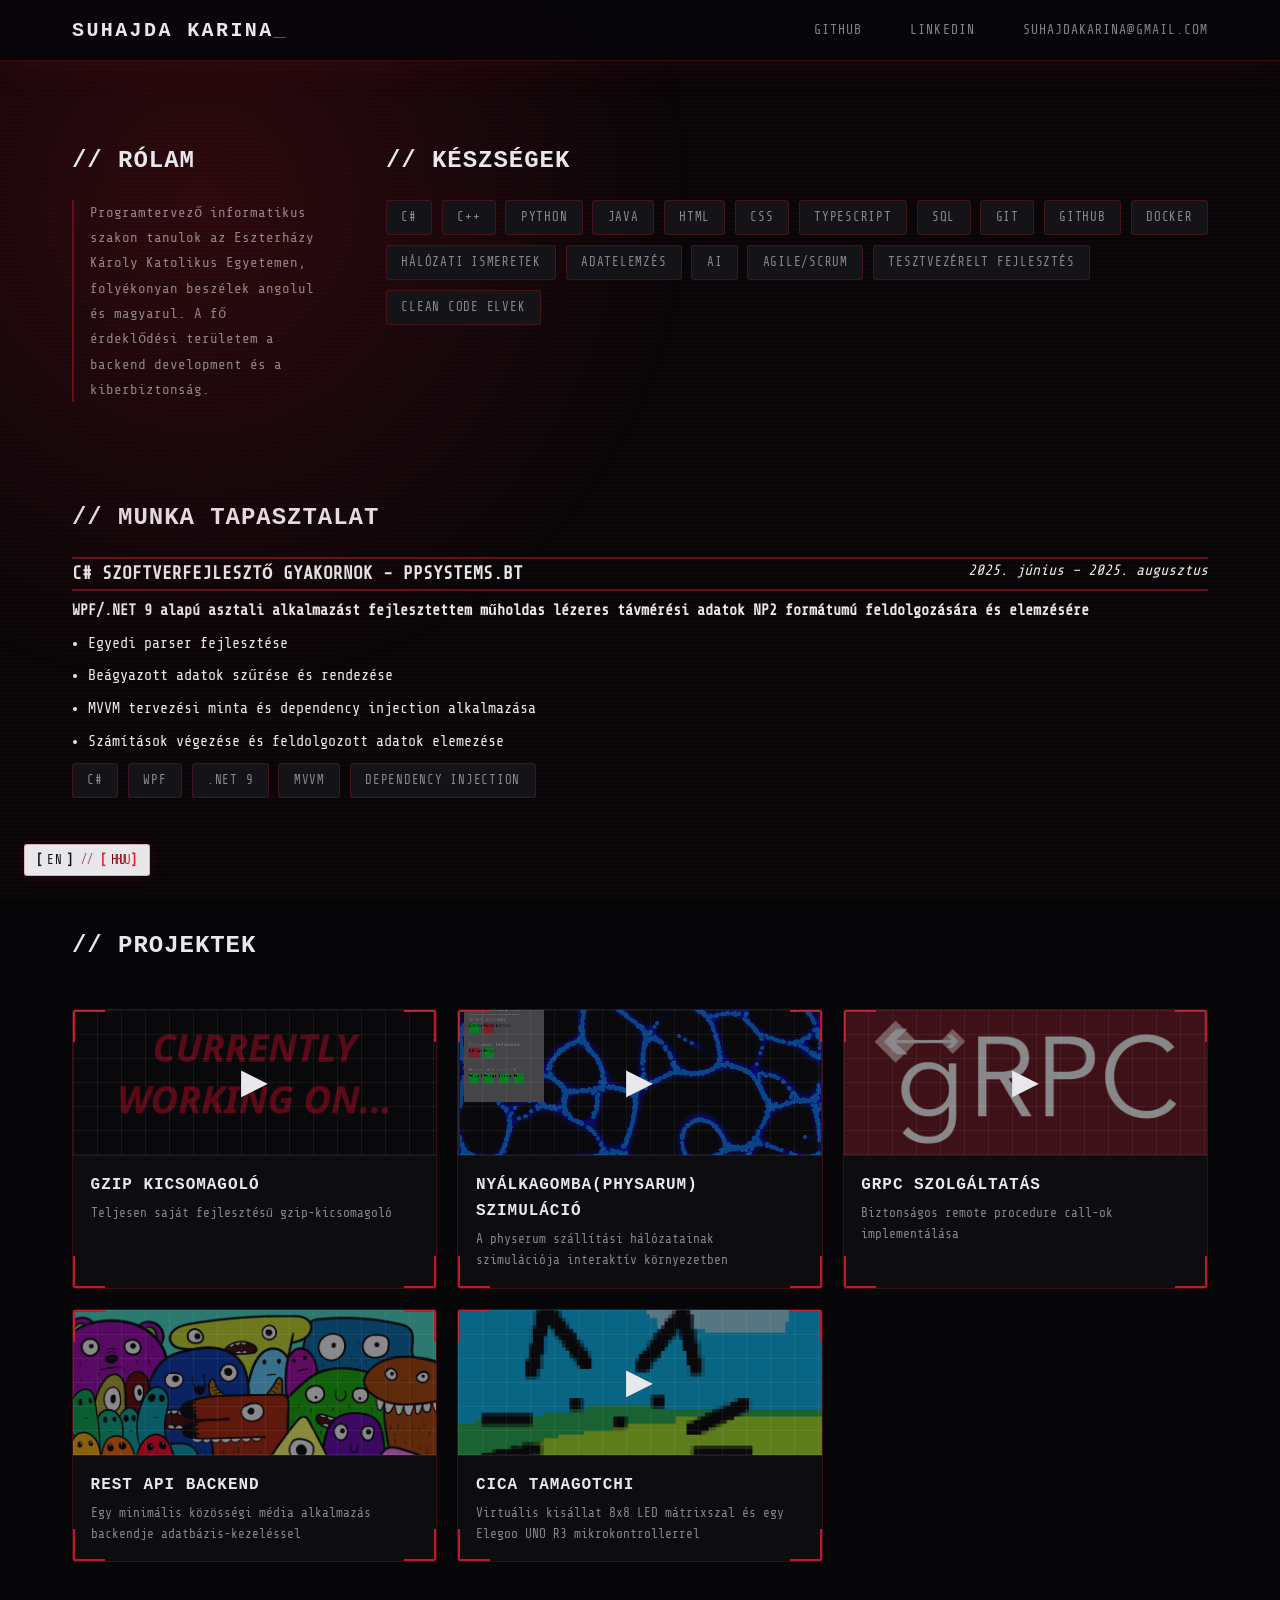
==== commit ff4111f7: "added work experience section" ====
--- a/index.html
+++ b/index.html
@@ -1,6 +1,7 @@
 <!DOCTYPE html>
 <html lang="en">
 <head>
+    <link rel="icon" href="favicon.ico" type="image/x-icon" />
     <meta charset="UTF-8" />
     <meta name="viewport" content="width=device-width, initial-scale=1.0" />
     <title data-en="Karina Suhajda" data-hu="Suhajda Karina"></title>
@@ -74,7 +75,38 @@
                     <div class="skill-card" data-en="Clean Code principles" data-hu="Clean Code elvek"></div>
                 </div>
             </div>
-
+        </div>
+    </section>
+
+    <section id="work experience" class="work_experience_section">
+        <h1 data-en="// Work experience" data-hu="// Munka tapasztalat"></h1>
+        
+        <div class="experience_details">
+            <div class="experience_name">
+                <p data-en="C# Software Developer Intern - PPSystems.Bt" data-hu="C# szoftverfejlesztő gyakornok - PPSystems.Bt"></p>
+            </div>
+            <div class="experience_time">
+                <p data-en="June 2025 – August 2025" data-hu="2025. június – 2025. augusztus"></p>
+            </div>
+        </div>
+
+        <div class="experience_overview">
+            <p data-en="Developed a WPF/.NET 9 desktop application for analyzing satellite laser-ranging data in NP2 format" data-hu="WPF/.NET 9 alapú asztali alkalmazást fejlesztettem műholdas lézeres távmérési adatok NP2 formátumú feldolgozására és elemzésére"></p>
+        </div>
+
+        <ul class="bullet_points">
+            <li data-en="Built a custom data parser" data-hu="Egyedi parser fejlesztése"></li>
+            <li data-en="Implemented filtering and sorting for nested data" data-hu="Beágyazott adatok szűrése és rendezése"></li>
+            <li data-en="Used MVVM and dependency injection" data-hu="MVVM tervezési minta és dependency injection alkalmazása"></li>
+            <li data-en="Performed calculations and data analysis" data-hu="Számítások végezése és feldolgozott adatok elemezése"></li>
+        </ul>
+
+        <div class="technology_tags">
+            <div class="skill-card">C#</div>
+            <div class="skill-card">WPF</div>
+            <div class="skill-card">.NET 9</div>
+            <div class="skill-card">MVVM</div>
+            <div class="skill-card">Dependency injection</div>
         </div>
     </section>
 
--- a/styles.css
+++ b/styles.css
@@ -179,16 +179,6 @@
     transition: transform 0.25s;
 }
 
-/* ABOUT SECTION */
-.about_section {
-    position: relative;
-    z-index: 1;
-    max-width: 1200px;
-    margin: 0 auto;
-    padding: 5rem 2rem 4rem;
-    animation: fadeUp 0.6s ease both;
-}
-
 @keyframes fadeUp {
     from { opacity: 0; transform: translateY(24px); }
     to   { opacity: 1; transform: translateY(0); }
@@ -285,6 +275,15 @@
     opacity: 0.7;
 }
 
+/* ABOUT SECTION */
+.about_section {
+    position: relative;
+    z-index: 1;
+    max-width: 1200px;
+    margin: 0 auto;
+    padding: 5rem 2rem 4rem;
+    animation: fadeUp 0.6s ease both;
+}
 
 .about_inner {
     display: flex;
@@ -342,6 +341,47 @@
     background: var(--surface-3);
 }
 .skill-card:hover::before { opacity: 0.12; }
+
+/* WORK EXPERIENCE SECTION */
+.work_experience_section{
+    position: relative;
+    max-width: 1200px;
+    margin: 0 auto;
+    padding: 2rem 2rem 6rem;
+}
+
+.experience_details { 
+    display: flex; 
+    justify-content: space-between;
+    border-top: 2px solid var(--red-dim);
+    border-bottom : 2px solid var(--red-dim);
+}
+
+.experience_time {
+    font-style: italic;
+}
+
+.experience_name { 
+    font-weight: bolder;
+    font-size: larger;
+    text-transform: uppercase;
+}
+
+.experience_overview {
+    margin-top: 0.5rem;
+    font-weight: bolder;
+}
+
+.bullet_points li {
+    margin-left: 1rem;;
+    margin-top: 0.5rem;
+}
+
+.technology_tags { 
+    margin-top: 0.5rem;
+    display: flex;
+    gap: 0.6rem;
+}
 
 /* PROJECTS SECTION */
 .project_section {
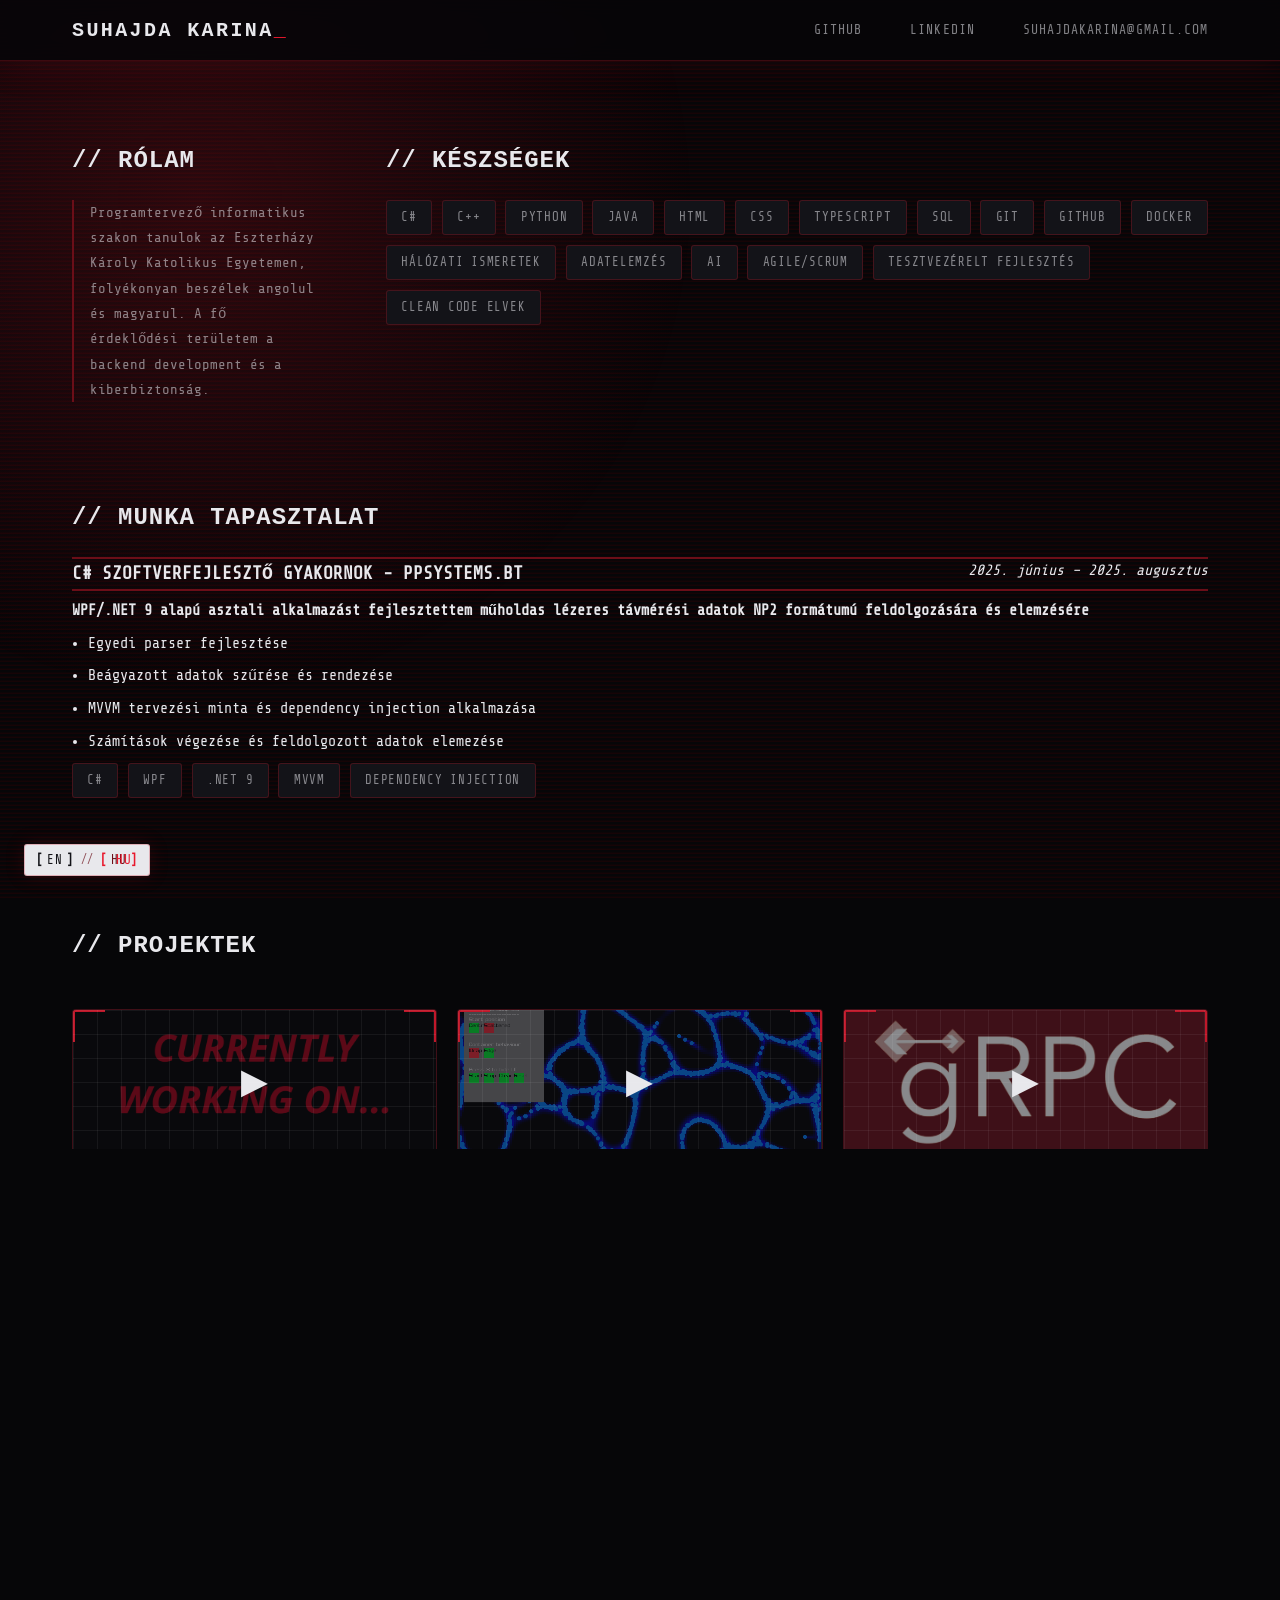
==== commit 051b5f07: "updated icon" ====
--- a/index.html
+++ b/index.html
@@ -1,7 +1,7 @@
 <!DOCTYPE html>
 <html lang="en">
 <head>
-    <link rel="icon" href="favicon.ico" type="image/x-icon" />
+    <link rel="icon" href="myicon.ico" type="image/x-icon" />
     <meta charset="UTF-8" />
     <meta name="viewport" content="width=device-width, initial-scale=1.0" />
     <title data-en="Karina Suhajda" data-hu="Suhajda Karina"></title>
--- a/styles.css
+++ b/styles.css
@@ -345,9 +345,11 @@
 /* WORK EXPERIENCE SECTION */
 .work_experience_section{
     position: relative;
+    z-index: 1;
     max-width: 1200px;
     margin: 0 auto;
     padding: 2rem 2rem 6rem;
+    animation: fadeUp 0.6s 0.15s ease both;
 }
 
 .experience_details { 
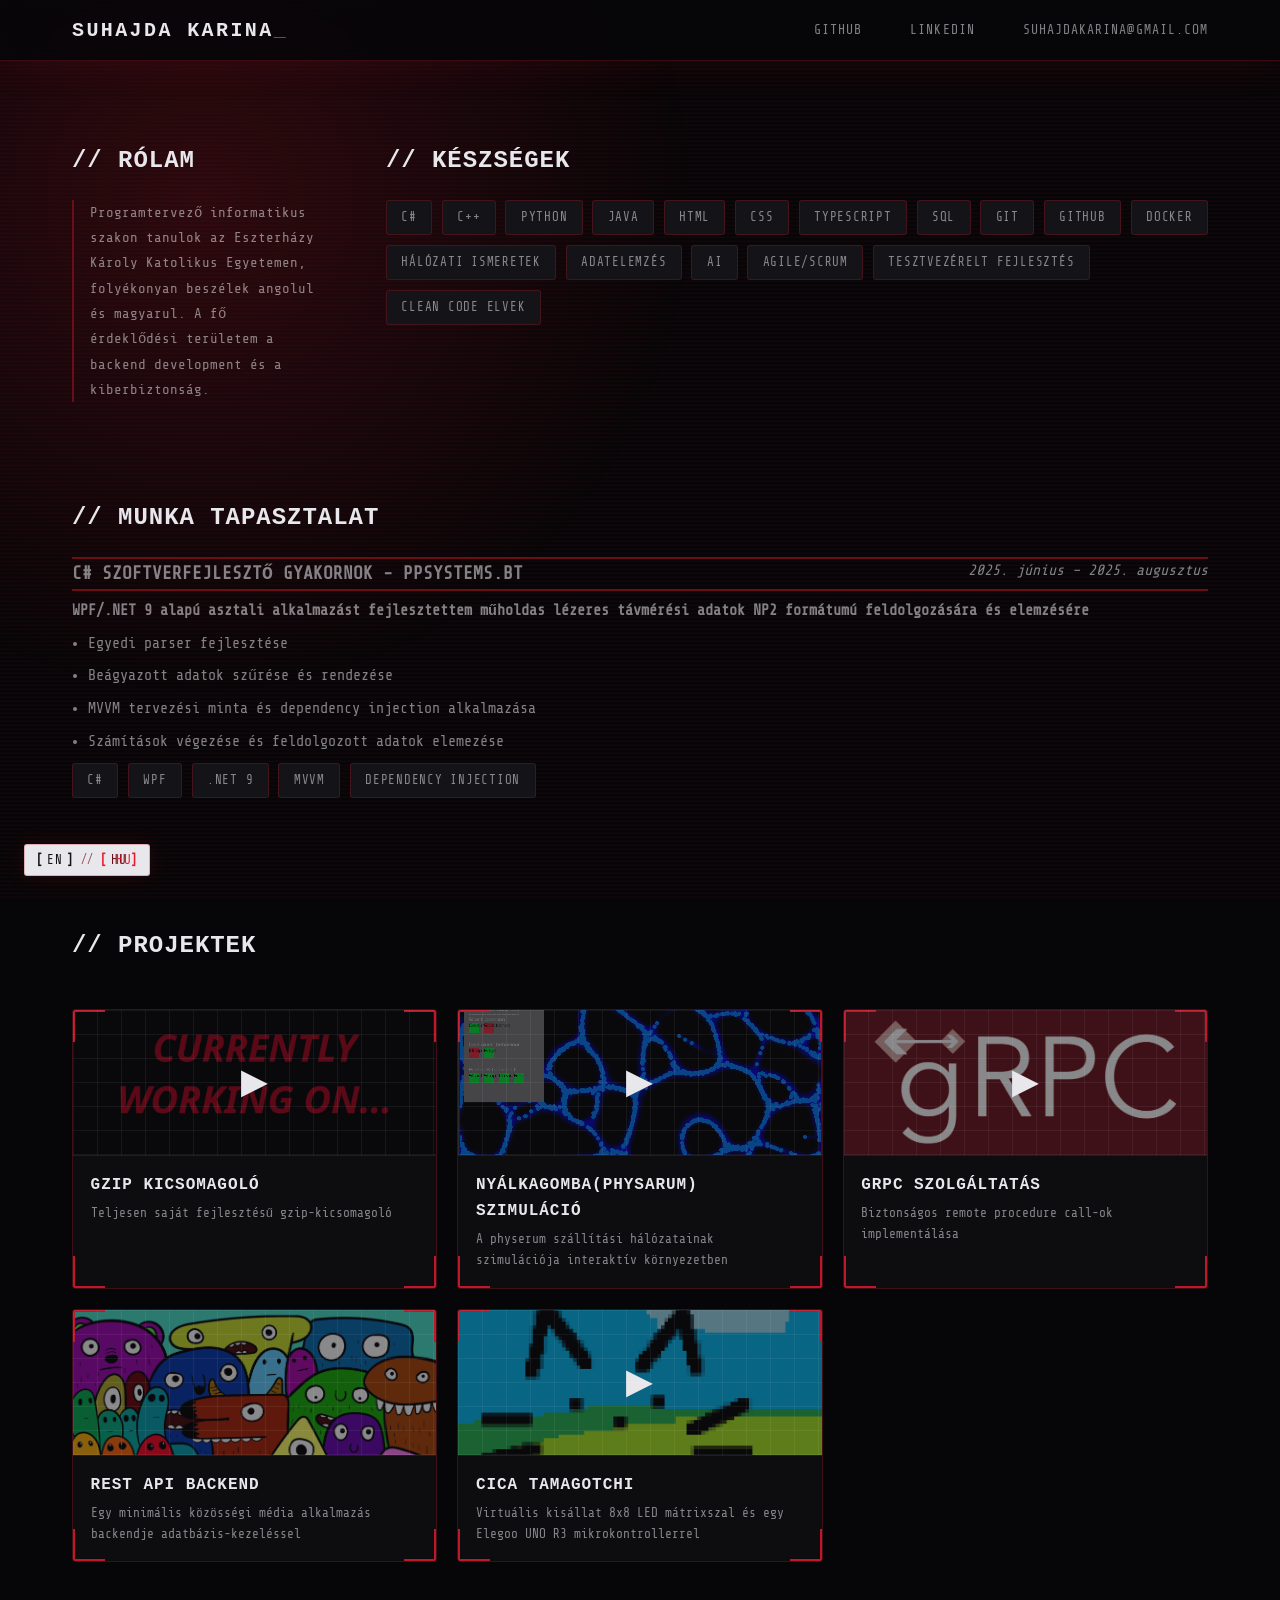
==== commit 22ad0d5b: "changed work exp text color to dim" ====
--- a/index.html
+++ b/index.html
@@ -224,6 +224,10 @@
         </div>
     </div>
 
+    <section id="goals">
+
+    </section>
+
     <script src="main.js"></script>
 
 </body>
--- a/styles.css
+++ b/styles.css
@@ -349,6 +349,7 @@
     max-width: 1200px;
     margin: 0 auto;
     padding: 2rem 2rem 6rem;
+    color: var(--white-dim);
     animation: fadeUp 0.6s 0.15s ease both;
 }
 
